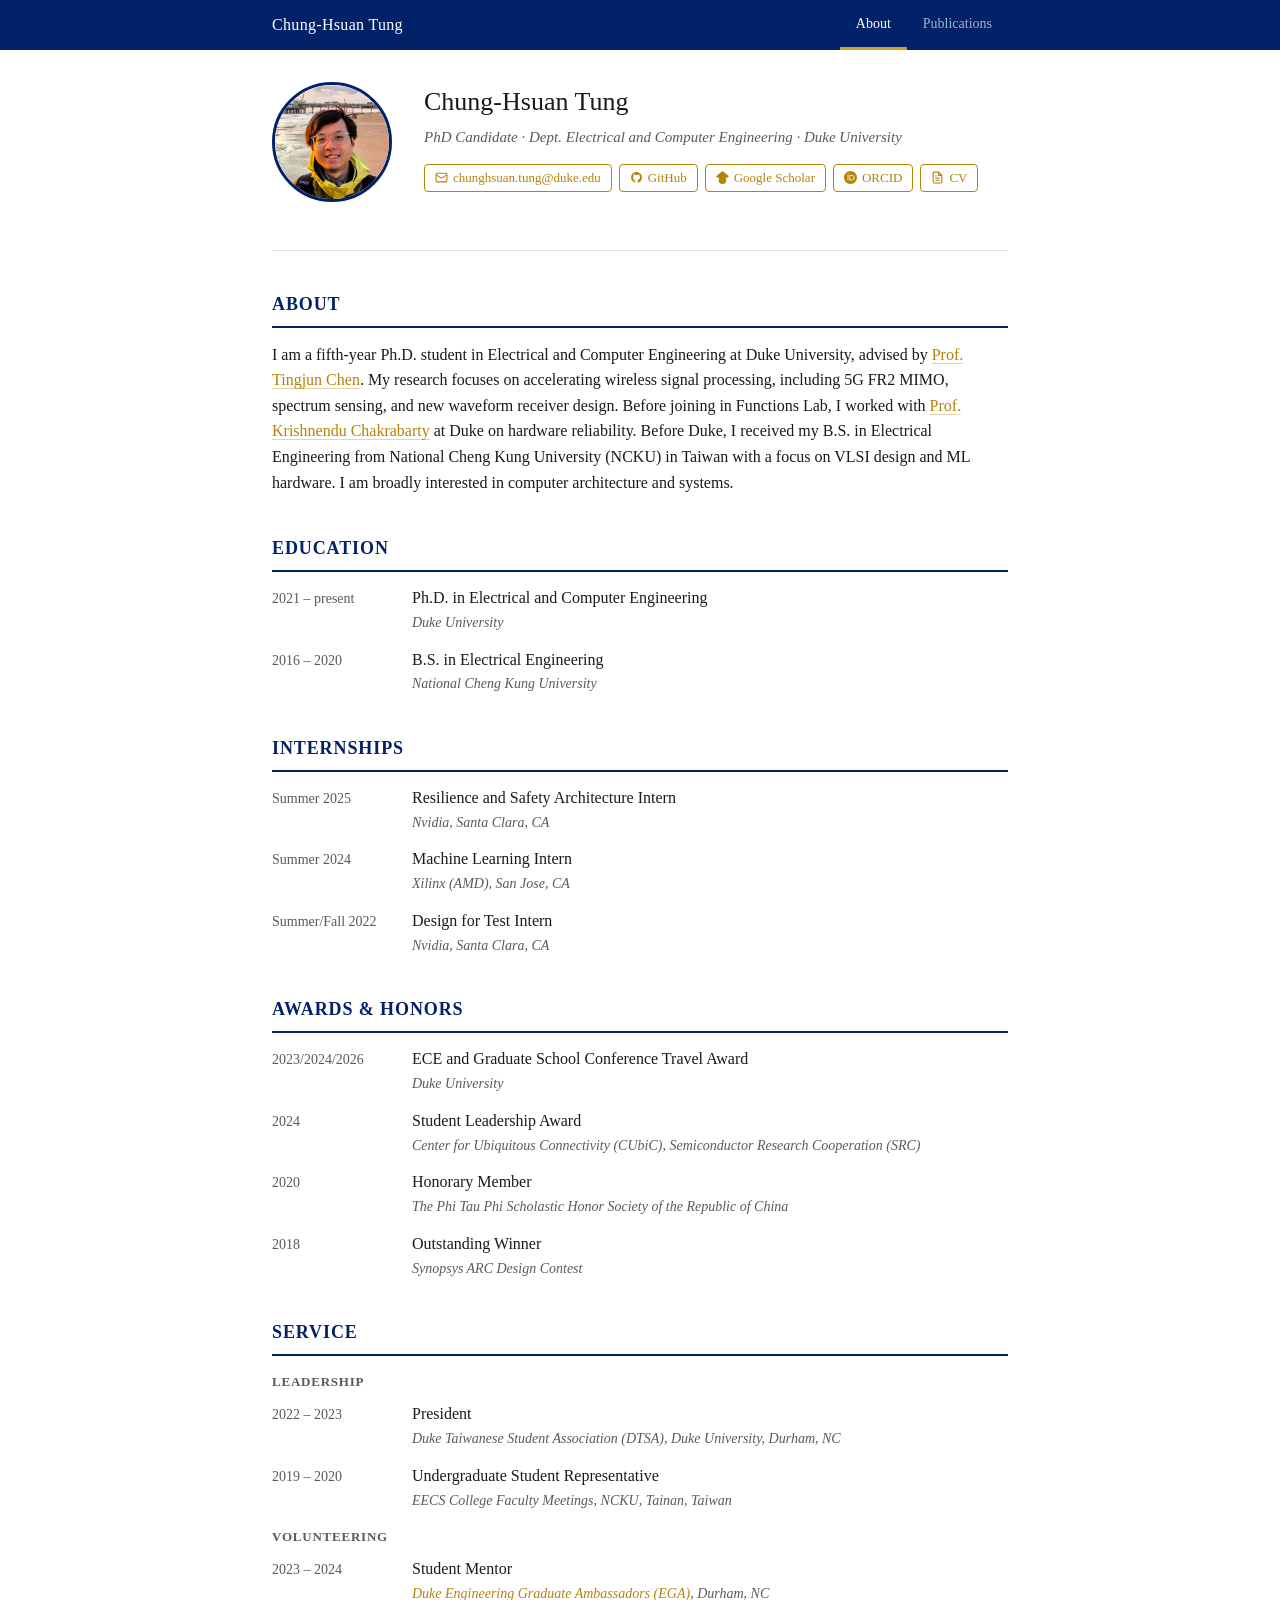
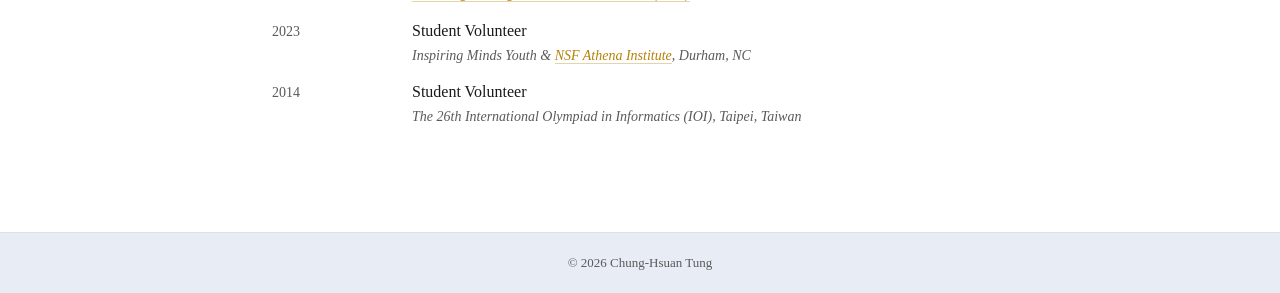
==== index.html @ e61abc2b "Feat: Add icon to webpage" ====
<!DOCTYPE html>
<html lang="en">
<head>
  <meta charset="UTF-8" />
  <meta name="viewport" content="width=device-width, initial-scale=1.0" />
  <title>Chung-Hsuan Tung</title>
  <link rel="icon" href="data/icon.ico" />
  <link rel="stylesheet" href="style.css" />
</head>
<body>

  <header class="site-header">
    <div class="header-inner">
      <span class="site-title">Chung-Hsuan Tung</span>
      <nav class="nav-tabs">
        <a href="index.html" class="nav-tab active">About</a>
        <a href="publications.html" class="nav-tab">Publications</a>
      </nav>
    </div>
  </header>

  <main class="page">

    <div class="profile-section">
      <div class="avatar-wrap">
        <!-- Replace with: <img src="photo.jpg" alt="Chung-Hsuan Tung" class="avatar-img" /> -->
        <!-- <div class="avatar-placeholder">YN</div> -->
        <img src="data/photo.png" alt="Chung-Hsuan Tung" class="avatar-img" />
      </div>
      <div class="profile-info">
        <h1>Chung-Hsuan Tung</h1>
        <p class="subtitle">PhD Candidate · Dept. Electrical and Computer Engineering · Duke University</p>
        <div class="social-links">
          <button class="social-link email-btn" onclick="copyEmail()" title="Copy email address">
            <svg width="13" height="13" viewBox="0 0 24 24" fill="none" stroke="currentColor" stroke-width="2" aria-hidden="true"><rect x="2" y="4" width="20" height="16" rx="2"/><path d="m22 7-8.97 5.7a1.94 1.94 0 0 1-2.06 0L2 7"/></svg>
            <span class="email-label">chunghsuan.tung@duke.edu</span>
            <span class="copied-label" aria-live="polite">Copied!</span>
          </button>
          <a class="social-link" href="https://github.com/cstandy" target="_blank" rel="noopener">
            <svg width="13" height="13" viewBox="0 0 24 24" fill="currentColor" aria-hidden="true"><path d="M12 2C6.477 2 2 6.484 2 12.017c0 4.425 2.865 8.18 6.839 9.504.5.092.682-.217.682-.483 0-.237-.008-.868-.013-1.703-2.782.605-3.369-1.343-3.369-1.343-.454-1.158-1.11-1.466-1.11-1.466-.908-.62.069-.608.069-.608 1.003.07 1.531 1.032 1.531 1.032.892 1.53 2.341 1.088 2.91.832.092-.647.35-1.088.636-1.338-2.22-.253-4.555-1.113-4.555-4.951 0-1.093.39-1.988 1.029-2.688-.103-.253-.446-1.272.098-2.65 0 0 .84-.27 2.75 1.026A9.564 9.564 0 0 1 12 6.844a9.59 9.59 0 0 1 2.504.337c1.909-1.296 2.747-1.027 2.747-1.027.546 1.379.202 2.398.1 2.651.64.7 1.028 1.595 1.028 2.688 0 3.848-2.339 4.695-4.566 4.942.359.31.678.921.678 1.856 0 1.338-.012 2.419-.012 2.747 0 .268.18.58.688.482A10.02 10.02 0 0 0 22 12.017C22 6.484 17.522 2 12 2z"/></svg>
            GitHub
          </a>
          <a class="social-link" href="https://scholar.google.com/citations?user=XsvQZeoAAAAJ&hl=en" target="_blank" rel="noopener">
            <svg width="13" height="13" viewBox="0 0 24 24" fill="currentColor" aria-hidden="true"><path d="M12 24a7 7 0 1 1 0-14 7 7 0 0 1 0 14zm0-24L0 9.5l4.838 3.94A8 8 0 0 1 12 10a8 8 0 0 1 7.162 3.44L24 9.5z"/></svg>
            Google Scholar
          </a>
          <a class="social-link" href="https://orcid.org/0009-0005-0578-8153" target="_blank" rel="noopener">
            <svg width="13" height="13" viewBox="0 0 24 24" fill="currentColor" aria-hidden="true"><path d="M12 0C5.372 0 0 5.372 0 12s5.372 12 12 12 12-5.372 12-12S18.628 0 12 0zM7.369 4.378c.525 0 .947.431.947.947s-.422.947-.947.947a.95.95 0 0 1-.947-.947c0-.525.422-.947.947-.947zm-.722 3.038h1.444v10.041H6.647V7.416zm3.562 0h3.9c3.712 0 5.344 2.653 5.344 5.025 0 2.578-2.016 5.016-5.325 5.016h-3.919V7.416zm1.444 1.303v7.444h2.297c3.272 0 3.872-2.484 3.872-3.722 0-2.016-1.284-3.722-3.862-3.722h-2.307z"/></svg>
            ORCID
          </a>
          <a class="social-link" href="data/CHT_resume_2026-05-11.pdf" target="_blank" rel="noopener">
            <svg width="13" height="13" viewBox="0 0 24 24" fill="none" stroke="currentColor" stroke-width="2" aria-hidden="true"><path d="M14 2H6a2 2 0 0 0-2 2v16a2 2 0 0 0 2 2h12a2 2 0 0 0 2-2V8z"/><polyline points="14 2 14 8 20 8"/><line x1="16" y1="13" x2="8" y2="13"/><line x1="16" y1="17" x2="8" y2="17"/><polyline points="10 9 9 9 8 9"/></svg>
            CV
          </a>
        </div>
      </div>
    </div>

    <div class="section">
      <h2 class="section-title">About</h2>
      <p class="bio-text">
        I am a fifth-year Ph.D. student in Electrical and Computer Engineering at Duke University, advised by
        <a href="https://functions-lab.github.io" class="inline-link">Prof. Tingjun Chen</a>.
        My research focuses on accelerating wireless signal processing, including 5G FR2 MIMO, spectrum sensing, and new waveform receiver design.
        Before joining in Functions Lab, I worked with <a href="https://athena.duke.edu/people/krishnendu-chakrabarty" class="inline-link">Prof. Krishnendu Chakrabarty</a> at Duke on hardware reliability.
        Before Duke, I received my B.S. in Electrical Engineering from National Cheng Kung University (NCKU) in Taiwan with a focus on VLSI design and ML hardware.
        I am broadly interested in computer architecture and systems.
      </p>
    </div>

    <div class="section">
      <h2 class="section-title">Education</h2>
      <div class="cv-entry">
        <div class="cv-year">2021 – present</div>
        <div class="cv-body">
          <div class="cv-title">Ph.D. in Electrical and Computer Engineering</div>
          <div class="cv-place">Duke University</div>
        </div>
      </div>
      <div class="cv-entry">
        <div class="cv-year">2016 – 2020</div>
        <div class="cv-body">
          <div class="cv-title">B.S. in Electrical Engineering</div>
          <div class="cv-place">National Cheng Kung University</div>
        </div>
      </div>
    </div>

    <div class="section">
      <h2 class="section-title">Internships</h2>
      <div class="cv-entry">
        <div class="cv-year">Summer 2025</div>
        <div class="cv-body">
          <div class="cv-title">Resilience and Safety Architecture Intern</div>
          <div class="cv-place">Nvidia, Santa Clara, CA</div>
        </div>
      </div>
      <div class="cv-entry">
        <div class="cv-year">Summer 2024</div>
        <div class="cv-body">
          <div class="cv-title">Machine Learning Intern</div>
          <div class="cv-place">Xilinx (AMD), San Jose, CA</div>
        </div>
      </div>
      <div class="cv-entry">
        <div class="cv-year">Summer/Fall 2022</div>
        <div class="cv-body">
          <div class="cv-title">Design for Test Intern</div>
          <div class="cv-place">Nvidia, Santa Clara, CA</div>
        </div>
      </div>
    </div>

    <div class="section">
      <h2 class="section-title">Awards &amp; Honors</h2>
      <div class="cv-entry">
        <div class="cv-year">2023/2024/2026</div>
        <div class="cv-body">
          <div class="cv-title">ECE and Graduate School Conference Travel Award</div>
          <div class="cv-place">Duke University</div>
        </div>
      </div>
      <div class="cv-entry">
        <div class="cv-year">2024</div>
        <div class="cv-body">
          <div class="cv-title">Student Leadership Award</div>
          <div class="cv-place">Center for Ubiquitous Connectivity (CUbiC), Semiconductor Research Cooperation (SRC)</div>
        </div>
      </div>
      <div class="cv-entry">
        <div class="cv-year">2020</div>
        <div class="cv-body">
          <div class="cv-title">Honorary Member</div>
          <div class="cv-place">The Phi Tau Phi Scholastic Honor Society of the Republic of China </div>
        </div>
      </div>
      <div class="cv-entry">
        <div class="cv-year">2018</div>
        <div class="cv-body">
          <div class="cv-title">Outstanding Winner</div>
          <div class="cv-place">Synopsys ARC Design Contest</div>
        </div>
      </div>
    </div>

    <div class="section">
      <h2 class="section-title">Service</h2>
 
      <div class="service-subsection">Leadership</div>
 
      <div class="cv-entry">
        <div class="cv-year">2022 – 2023</div>
        <div class="cv-body">
          <div class="cv-title">President</div>
          <div class="cv-place">Duke Taiwanese Student Association (DTSA), Duke University, Durham, NC</div>
        </div>
      </div>
 
      <div class="cv-entry">
        <div class="cv-year">2019 – 2020</div>
        <div class="cv-body">
          <div class="cv-title">Undergraduate Student Representative</div>
          <div class="cv-place">EECS College Faculty Meetings, NCKU, Tainan, Taiwan</div>
        </div>
      </div>
 
      <div class="service-subsection">Volunteering</div>
 
      <div class="cv-entry">
        <div class="cv-year">2023 – 2024</div>
        <div class="cv-body">
          <div class="cv-title">Student Mentor</div>
          <div class="cv-place"><a class="inline-link" href="https://sites.duke.edu/egaduke/" target="_blank" rel="noopener">Duke Engineering Graduate Ambassadors (EGA)</a>, Durham, NC</div>
        </div>
      </div>
 
      <div class="cv-entry">
        <div class="cv-year">2023</div>
        <div class="cv-body">
          <div class="cv-title">Student Volunteer</div>
          <div class="cv-place">Inspiring Minds Youth &amp; <a class="inline-link" href="https://athena.duke.edu/" target="_blank" rel="noopener">NSF Athena Institute</a>, Durham, NC</div>
        </div>
      </div>
 
      <div class="cv-entry">
        <div class="cv-year">2014</div>
        <div class="cv-body">
          <div class="cv-title">Student Volunteer</div>
          <div class="cv-place">The 26th International Olympiad in Informatics (IOI), Taipei, Taiwan</div>
        </div>
      </div>

    </div>

  </main>

  <footer class="site-footer">
    <p>© <span id="year"></span> Chung-Hsuan Tung</p>
  </footer>

  <script>
    document.getElementById('year').textContent = new Date().getFullYear();

    function copyEmail() {
      const email = 'email@duke.edu';
      navigator.clipboard.writeText(email).then(() => {
        const btn = document.querySelector('.email-btn');
        btn.classList.add('copied');
        setTimeout(() => btn.classList.remove('copied'), 2000);
      });
    }
  </script>
</body>
</html>
---- style.css ----
/* =============================================
   Academic Website – style.css
   Color palette:
     Navy:  #012169 (Duke blue)
     Gold:  #B5820A (link color)
   ============================================= */

*, *::before, *::after {
  box-sizing: border-box;
  margin: 0;
  padding: 0;
}

:root {
  --navy:       #012169;
  --navy-light: #e8ecf5;
  --gold:       #B5820A;
  --gold-hover: #8a6008;
  --text:       #1a1a1a;
  --text-muted: #5a5a5a;
  --border:     #e0e0e0;
  --bg:         #ffffff;
}

html {
  font-size: 16px;
  scroll-behavior: smooth;
}

body {
  font-family: 'Cambria', 'Georgia', serif;
  color: var(--text);
  background: var(--bg);
  line-height: 1.55;
  min-height: 100vh;
  display: flex;
  flex-direction: column;
}

/* ── Header ─────────────────────────────────── */

.site-header {
  background: var(--navy);
  padding: 0;
  display: flex;
  align-items: center;
  justify-content: center;
  height: 50px;
  position: sticky;
  top: 0;
  z-index: 100;
}

.header-inner {
  max-width: 800px;
  width: 100%;
  padding: 0 2rem;
  display: flex;
  align-items: center;
  justify-content: space-between;
  height: 100%;
}

.site-title {
  color: #ffffff;
  font-size: 16px;
  font-weight: normal;
  font-family: 'Cambria', 'Georgia', serif;
  letter-spacing: 0.02em;
}

.nav-tabs {
  display: flex;
  height: 100%;
}

.nav-tab {
  color: rgba(255, 255, 255, 0.65);
  font-size: 14px;
  font-family: 'Cambria', 'Georgia', serif;
  padding: 0 16px;
  height: 100%;
  display: flex;
  align-items: center;
  text-decoration: none;
  border-bottom: 3px solid transparent;
  transition: color 0.15s, border-color 0.15s;
}

.nav-tab:hover {
  color: #ffffff;
}

.nav-tab.active {
  color: #ffffff;
  border-bottom: 3px solid #C9A227;
}

/* ── Main layout ─────────────────────────────── */

main.page {
  max-width: 800px;
  margin: 0 auto;
  padding: 2rem 2rem 4rem;
  flex: 1;
  width: 100%;
}

/* ── Profile section ─────────────────────────── */

.profile-section {
  display: flex;
  gap: 2rem;
  align-items: flex-start;
  margin-bottom: 2.5rem;
  padding-bottom: 2.5rem;
  border-bottom: 1px solid var(--border);
}

.avatar-img {
  width: 120px;
  height: 120px;
  border-radius: 50%;
  object-fit: cover;
  border: 3px solid var(--navy);
  flex-shrink: 0;
}

.avatar-placeholder {
  width: 120px;
  height: 120px;
  border-radius: 50%;
  background: var(--navy-light);
  border: 3px solid var(--navy);
  display: flex;
  align-items: center;
  justify-content: center;
  font-size: 30px;
  font-weight: normal;
  color: var(--navy);
  flex-shrink: 0;
  font-family: 'Cambria', 'Georgia', serif;
  letter-spacing: 0.05em;
}

.profile-info h1 {
  font-size: 26px;
  font-weight: normal;
  color: var(--text);
  margin-bottom: 4px;
  font-family: 'Cambria', 'Georgia', serif;
}

.profile-info .subtitle {
  font-size: 15px;
  color: var(--text-muted);
  margin-bottom: 14px;
  font-family: 'Cambria', 'Georgia', serif;
  font-style: italic;
}

/* ── Social links ────────────────────────────── */

.social-links {
  display: flex;
  flex-wrap: wrap;
  gap: 7px;
}

.social-link {
  display: inline-flex;
  align-items: center;
  gap: 5px;
  font-size: 13px;
  font-family: 'Cambria', 'Georgia', serif;
  color: var(--gold);
  text-decoration: none;
  border: 1px solid var(--gold);
  border-radius: 4px;
  padding: 3px 10px;
  transition: background 0.12s, color 0.12s;
  background: transparent;
  cursor: pointer;
}

.social-link:hover {
  background: #fdf6e3;
  color: var(--gold-hover);
  border-color: var(--gold-hover);
}

/* Email copy button */
.email-btn {
  position: relative;
  overflow: hidden;
}

.email-label,
.copied-label {
  transition: opacity 0.2s, transform 0.2s;
}

.copied-label {
  position: absolute;
  left: 50%;
  transform: translateX(-50%) translateY(100%);
  opacity: 0;
  white-space: nowrap;
  color: #2a7a2a;
}

.email-btn.copied .email-label {
  opacity: 0;
  transform: translateY(-100%);
}

.email-btn.copied .copied-label {
  opacity: 1;
  transform: translateX(-50%) translateY(0);
}

.email-btn.copied {
  border-color: #2a7a2a;
  color: #2a7a2a;
}

/* ── Section ─────────────────────────────────── */

.section {
  margin-bottom: 2.5rem;
}

.section-title {
  font-size: 18px;
  font-weight: bold;
  font-family: 'Cambria', 'Georgia', serif;
  color: var(--navy);
  text-transform: uppercase;
  letter-spacing: 0.05em;
  margin-bottom: 14px;
  padding-bottom: 7px;
  border-bottom: 2px solid var(--navy);
}

.pub-legend {
  display: flex;
  align-items: center;
  flex-wrap: wrap;
  gap: 6px;
  margin-top: -8px;
  margin-bottom: 16px;
}

.legend-pill {
  font-size: 11px;
  padding: 1px 9px;
  cursor: pointer;
  transition: opacity 0.2s;
}

.legend-pill:hover {
  opacity: 0.8;
}

.filter-active {
  outline: 2px solid #fff;
  outline-offset: 1px;
}

.filter-dimmed {
  opacity: 0.3;
  filter: saturate(0);
}

.legend-sep {
  color: var(--text-muted);
  font-size: 14px;
}

.legend-note {
  font-size: 12px;
  font-style: italic;
  color: var(--text-muted);
  font-family: 'Cambria', 'Georgia', serif;
}

.filter-first-btn {
  font-size: 11px;
  font-family: 'Cambria', 'Georgia', serif;
  color: var(--navy);
  background: transparent;
  border: 1.5px solid var(--navy);
  border-radius: 4px;
  padding: 2px 10px;
  cursor: pointer;
  transition: background 0.15s, color 0.15s;
  line-height: normal;
  user-select: none;
}

.filter-first-btn.active {
  background: var(--navy);
  color: #fff;
}

.bio-text {
  font-size: 16px;
  line-height: 1.6;
  color: var(--text);
}

.inline-link {
  color: var(--gold);
  text-decoration: none;
  border-bottom: 1px solid rgba(181, 130, 10, 0.35);
  transition: border-color 0.12s;
}

.inline-link:hover {
  border-color: var(--gold);
}

/* ── CV entries ──────────────────────────────── */

.cv-entry {
  display: flex;
  gap: 1.25rem;
  margin-bottom: 14px;
}

.cv-year {
  color: var(--text-muted);
  font-size: 14px;
  font-family: 'Cambria', 'Georgia', serif;
  min-width: 120px;
  padding-top: 2px;
  flex-shrink: 0;
}

.cv-title {
  font-size: 16px;
  font-family: 'Cambria', 'Georgia', serif;
  color: var(--text);
}

.cv-place {
  font-size: 14px;
  font-style: italic;
  color: var(--text-muted);
  margin-top: 1px;
}

.cv-note {
  font-size: 13px;
  color: var(--text-muted);
  margin-top: 4px;
  line-height: 1.5;
}

.service-subsection {
  font-size: 13px;
  font-weight: bold;
  font-family: 'Cambria', 'Georgia', serif;
  color: var(--text-muted);
  text-transform: uppercase;
  letter-spacing: 0.06em;
  margin: 16px 0 10px;
}

/* ── Publications ────────────────────────────── */

.pub-entry {
  padding: 16px 0;
  border-bottom: 1px solid var(--border);
}

.pub-entry:first-of-type {
  border-top: 1px solid var(--border);
}

.pub-title {
  font-size: 16px;
  font-family: 'Cambria', 'Georgia', serif;
  color: var(--text);
  margin-bottom: 4px;
  line-height: 1.45;
}

.pub-authors {
  font-size: 14px;
  font-style: italic;
  color: var(--text-muted);
  margin-bottom: 8px;
}

.pub-authors strong {
  font-style: normal;
  color: var(--text);
}

.pub-meta {
  display: flex;
  align-items: center;
  flex-wrap: wrap;
  gap: 7px;
}

/* Pill badges */
.pill {
  display: inline-flex;
  align-items: center;
  font-size: 12px;
  font-family: 'Cambria', 'Georgia', serif;
  padding: 2px 11px;
  border-radius: 999px;
  background: var(--navy);
  color: #e8ecf5;
  letter-spacing: 0.02em;
  white-space: nowrap;
}

.pill.workshop {
  background: #1a6b3a;
  color: #e4f5ec;
}

.pill.preprint {
  background: #555555;
  color: #f2f2f2;
}

.pill.journal {
  background: #d4a017;
  color: #3a2800;
}

.pill.demo {
  background: #b5460a;
  color: #fdeee8;
}

/* Publication links */
.pub-link {
  display: inline-flex;
  align-items: center;
  gap: 4px;
  font-size: 13px;
  font-family: 'Cambria', 'Georgia', serif;
  color: var(--gold);
  text-decoration: none;
  transition: color 0.12s;
}

.pub-link:hover {
  color: var(--gold-hover);
  text-decoration: underline;
}

/* ── Footer ──────────────────────────────────── */

.site-footer {
  background: var(--navy-light);
  border-top: 1px solid var(--border);
  text-align: center;
  padding: 1.25rem;
  font-size: 13px;
  color: var(--text-muted);
  font-family: 'Cambria', 'Georgia', serif;
}

/* ── Responsive ──────────────────────────────── */

@media (max-width: 600px) {
  main.page {
    padding: 1.5rem 1.25rem 3rem;
  }

  .profile-section {
    flex-direction: column;
    align-items: center;
    text-align: center;
    gap: 1.25rem;
  }

  .social-links {
    justify-content: center;
  }

  .site-header {
    padding: 0 1rem;
  }

  .nav-tab {
    padding: 0 12px;
  }
}
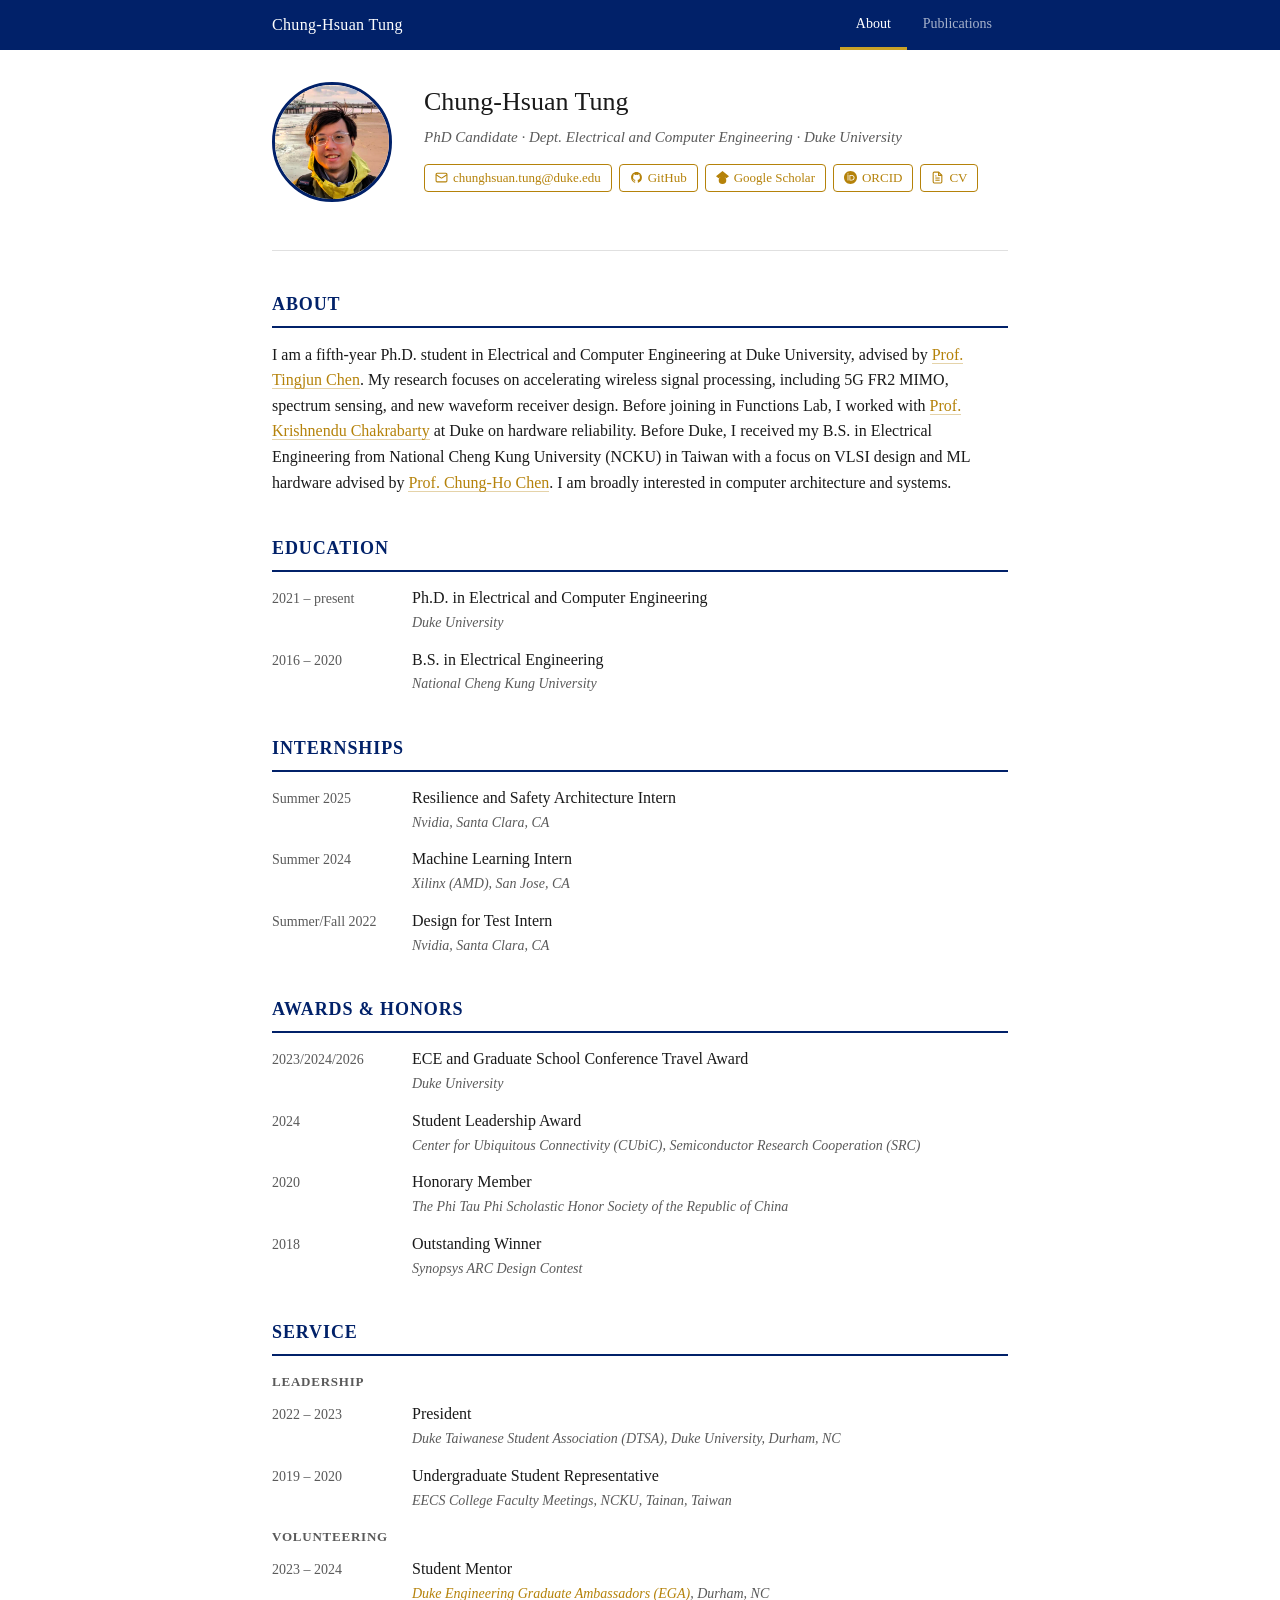
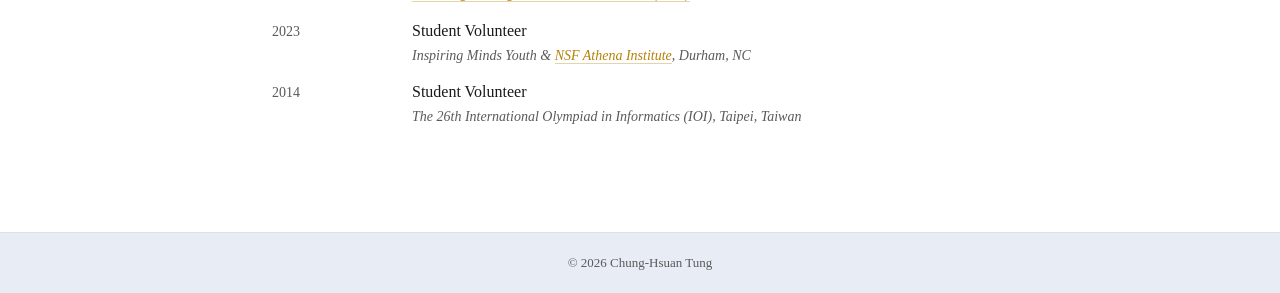
==== commit dfa9482d: "Feat: Add link to undergrad advisor" ====
--- a/index.html
+++ b/index.html
@@ -63,7 +63,7 @@
         <a href="https://functions-lab.github.io" class="inline-link">Prof. Tingjun Chen</a>.
         My research focuses on accelerating wireless signal processing, including 5G FR2 MIMO, spectrum sensing, and new waveform receiver design.
         Before joining in Functions Lab, I worked with <a href="https://athena.duke.edu/people/krishnendu-chakrabarty" class="inline-link">Prof. Krishnendu Chakrabarty</a> at Duke on hardware reliability.
-        Before Duke, I received my B.S. in Electrical Engineering from National Cheng Kung University (NCKU) in Taiwan with a focus on VLSI design and ML hardware.
+        Before Duke, I received my B.S. in Electrical Engineering from National Cheng Kung University (NCKU) in Taiwan with a focus on VLSI design and ML hardware advised by <a href="https://caslab.ee.ncku.edu.tw/dokuwiki/en:member:advisor" class="inline-link">Prof. Chung-Ho Chen</a>.
         I am broadly interested in computer architecture and systems.
       </p>
     </div>
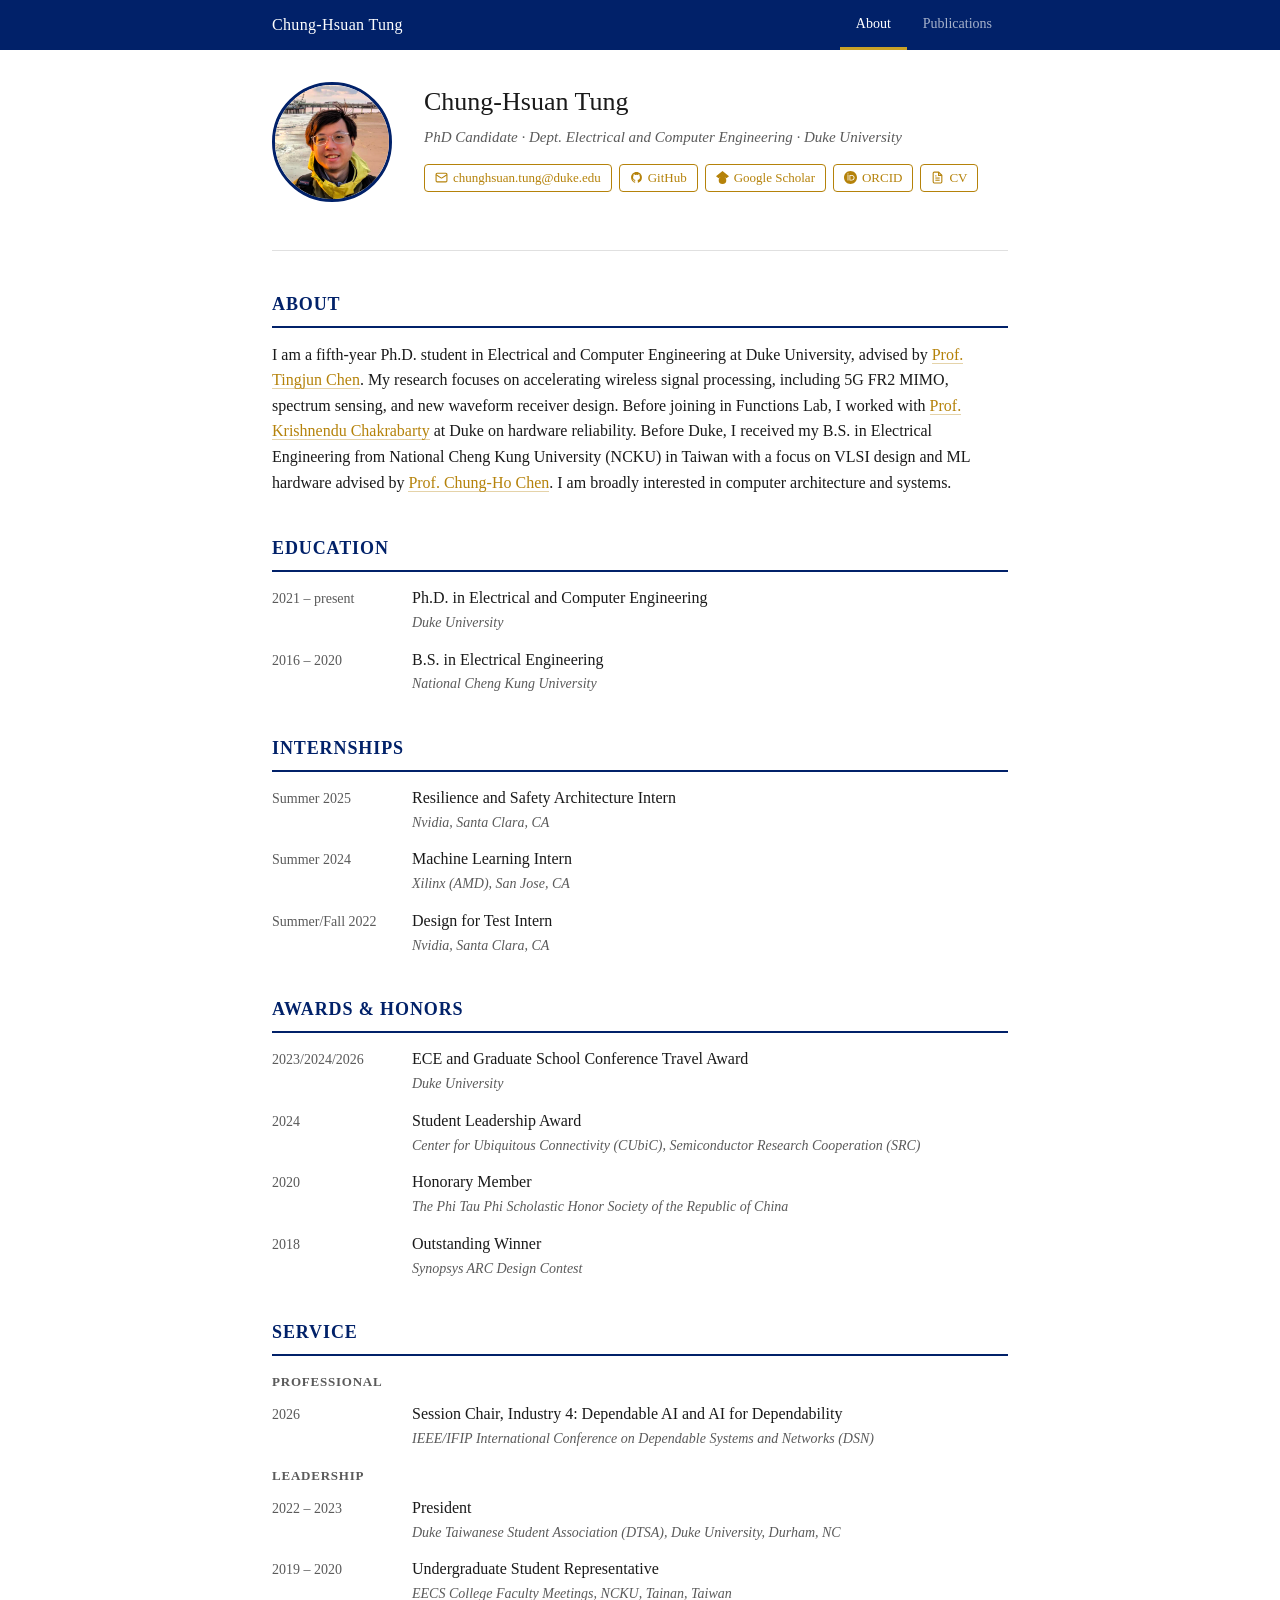
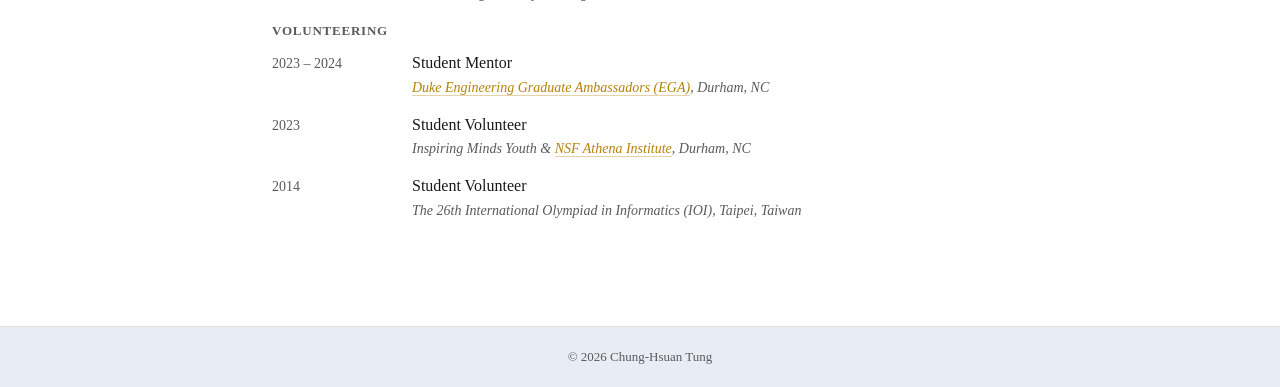
==== commit 294b4a6c: "Feat: Add DSN session chair to service" ====
--- a/index.html
+++ b/index.html
@@ -145,7 +145,17 @@
 
     <div class="section">
       <h2 class="section-title">Service</h2>
- 
+
+      <div class="service-subsection">Professional</div>
+ 
+      <div class="cv-entry">
+        <div class="cv-year">2026</div>
+        <div class="cv-body">
+          <div class="cv-title">Session Chair, Industry 4: Dependable AI and AI for Dependability</div>
+          <div class="cv-place">IEEE/IFIP International Conference on Dependable Systems and Networks (DSN)</div>
+        </div>
+      </div>
+
       <div class="service-subsection">Leadership</div>
  
       <div class="cv-entry">
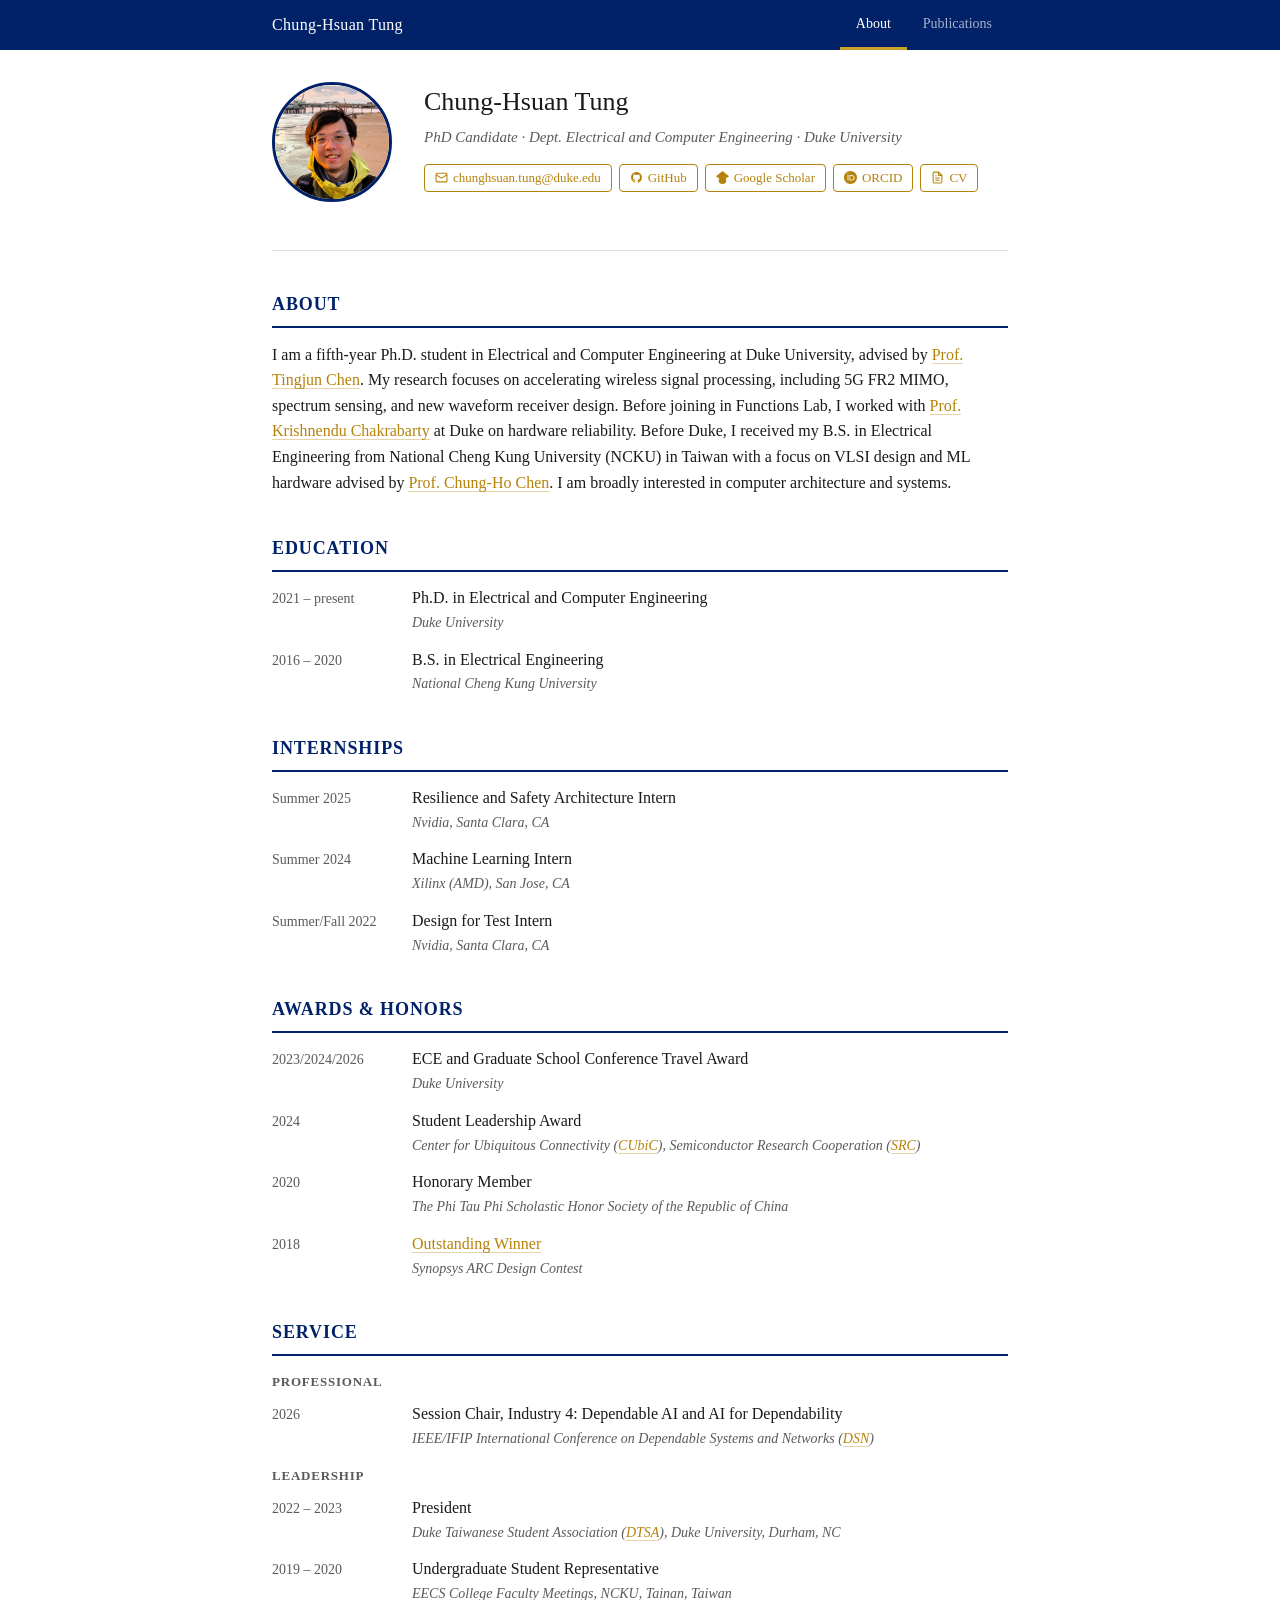
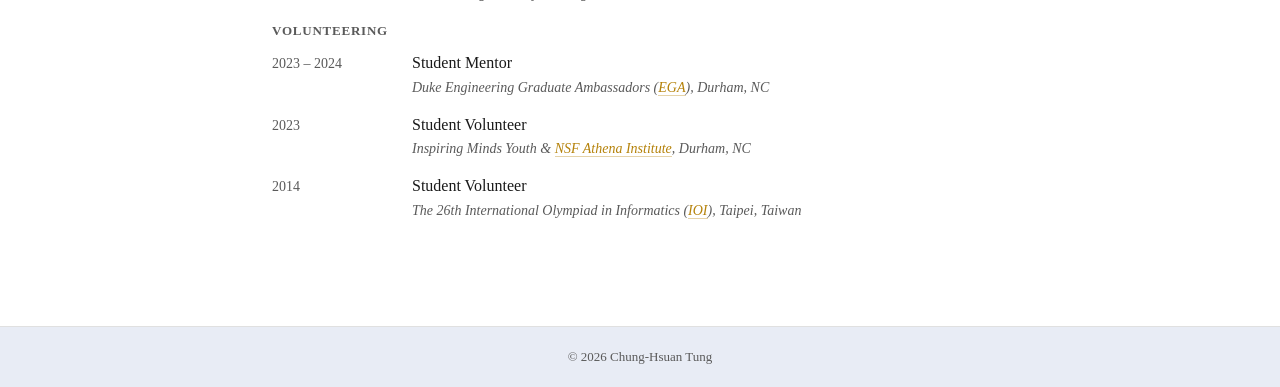
==== commit 2b025daf: "Feat: Add links to service/awards" ====
--- a/index.html
+++ b/index.html
@@ -124,7 +124,7 @@
         <div class="cv-year">2024</div>
         <div class="cv-body">
           <div class="cv-title">Student Leadership Award</div>
-          <div class="cv-place">Center for Ubiquitous Connectivity (CUbiC), Semiconductor Research Cooperation (SRC)</div>
+          <div class="cv-place">Center for Ubiquitous Connectivity (<a class="inline-link" href="https://cubic.engineering.columbia.edu" target="_blank" rel="noopener">CUbiC</a>), Semiconductor Research Cooperation (<a class="inline-link" href="https://www.src.org" target="_blank" rel="noopener">SRC</a>)</div>
         </div>
       </div>
       <div class="cv-entry">
@@ -137,7 +137,7 @@
       <div class="cv-entry">
         <div class="cv-year">2018</div>
         <div class="cv-body">
-          <div class="cv-title">Outstanding Winner</div>
+          <div class="cv-title"><a class="inline-link" href="https://contest.synopsys.com.tw/2018ARC/WinnerProject" target="_blank" rel="noopener">Outstanding Winner</a></div>
           <div class="cv-place">Synopsys ARC Design Contest</div>
         </div>
       </div>
@@ -152,7 +152,7 @@
         <div class="cv-year">2026</div>
         <div class="cv-body">
           <div class="cv-title">Session Chair, Industry 4: Dependable AI and AI for Dependability</div>
-          <div class="cv-place">IEEE/IFIP International Conference on Dependable Systems and Networks (DSN)</div>
+          <div class="cv-place">IEEE/IFIP International Conference on Dependable Systems and Networks (<a class="inline-link" href="https://dsn2026.github.io/cproglance.html" target="_blank" rel="noopener">DSN</a>)</div>
         </div>
       </div>
 
@@ -162,7 +162,7 @@
         <div class="cv-year">2022 – 2023</div>
         <div class="cv-body">
           <div class="cv-title">President</div>
-          <div class="cv-place">Duke Taiwanese Student Association (DTSA), Duke University, Durham, NC</div>
+          <div class="cv-place">Duke Taiwanese Student Association (<a class="inline-link" href="https://duke.campusgroups.com/dtsa/home/" target="_blank" rel="noopener">DTSA</a>), Duke University, Durham, NC</div>
         </div>
       </div>
  
@@ -180,7 +180,7 @@
         <div class="cv-year">2023 – 2024</div>
         <div class="cv-body">
           <div class="cv-title">Student Mentor</div>
-          <div class="cv-place"><a class="inline-link" href="https://sites.duke.edu/egaduke/" target="_blank" rel="noopener">Duke Engineering Graduate Ambassadors (EGA)</a>, Durham, NC</div>
+          <div class="cv-place">Duke Engineering Graduate Ambassadors (<a class="inline-link" href="https://sites.duke.edu/egaduke/" target="_blank" rel="noopener">EGA</a>), Durham, NC</div>
         </div>
       </div>
  
@@ -196,7 +196,7 @@
         <div class="cv-year">2014</div>
         <div class="cv-body">
           <div class="cv-title">Student Volunteer</div>
-          <div class="cv-place">The 26th International Olympiad in Informatics (IOI), Taipei, Taiwan</div>
+          <div class="cv-place">The 26th International Olympiad in Informatics (<a class="inline-link" href="https://www.ioi2014.org/home.html" target="_blank" rel="noopener">IOI</a>), Taipei, Taiwan</div>
         </div>
       </div>
 
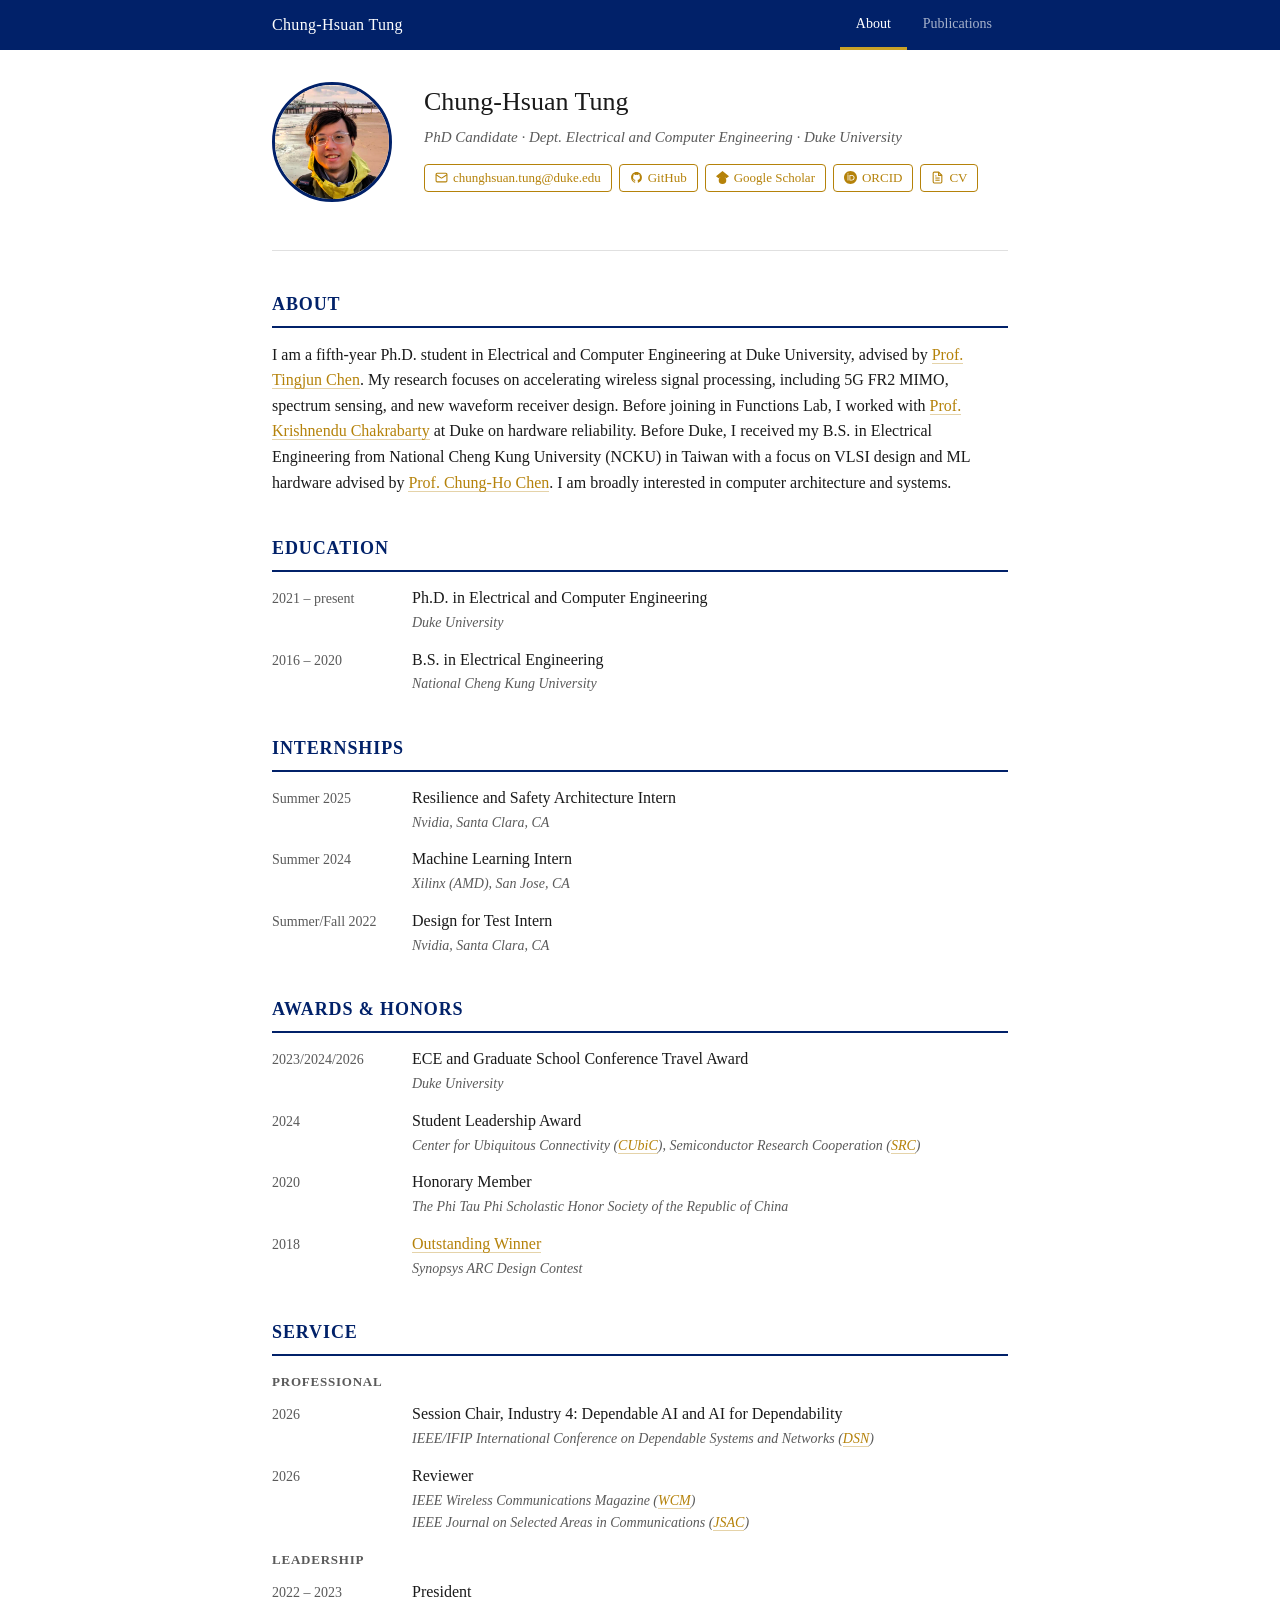
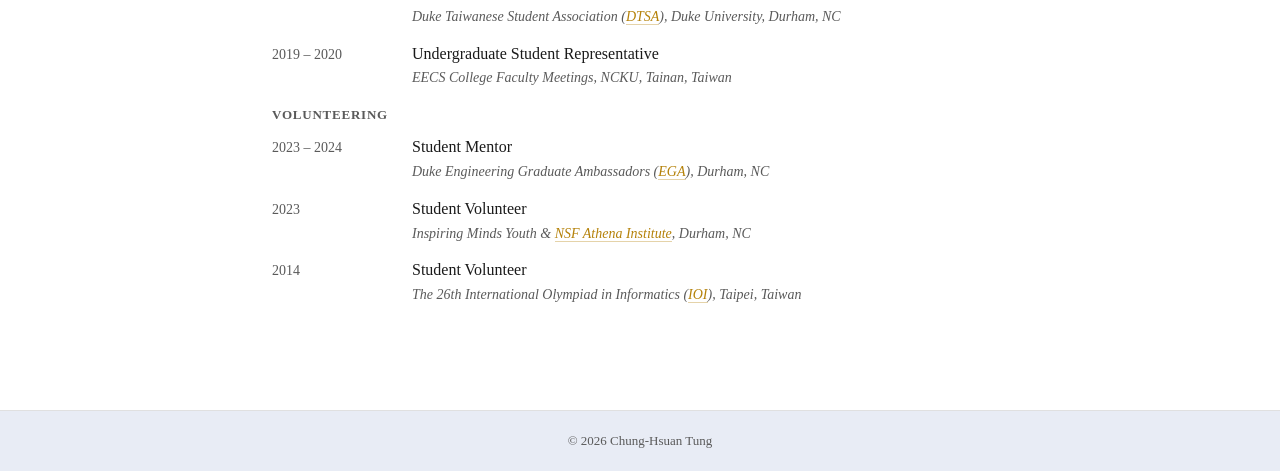
==== commit 35ce11fc: "Feat: Add review services; update resume" ====
--- a/index.html
+++ b/index.html
@@ -48,7 +48,7 @@
             <svg width="13" height="13" viewBox="0 0 24 24" fill="currentColor" aria-hidden="true"><path d="M12 0C5.372 0 0 5.372 0 12s5.372 12 12 12 12-5.372 12-12S18.628 0 12 0zM7.369 4.378c.525 0 .947.431.947.947s-.422.947-.947.947a.95.95 0 0 1-.947-.947c0-.525.422-.947.947-.947zm-.722 3.038h1.444v10.041H6.647V7.416zm3.562 0h3.9c3.712 0 5.344 2.653 5.344 5.025 0 2.578-2.016 5.016-5.325 5.016h-3.919V7.416zm1.444 1.303v7.444h2.297c3.272 0 3.872-2.484 3.872-3.722 0-2.016-1.284-3.722-3.862-3.722h-2.307z"/></svg>
             ORCID
           </a>
-          <a class="social-link" href="data/CHT_resume_2026-05-11.pdf" target="_blank" rel="noopener">
+          <a class="social-link" href="data/CHT_resume_2026-07-19.pdf" target="_blank" rel="noopener">
             <svg width="13" height="13" viewBox="0 0 24 24" fill="none" stroke="currentColor" stroke-width="2" aria-hidden="true"><path d="M14 2H6a2 2 0 0 0-2 2v16a2 2 0 0 0 2 2h12a2 2 0 0 0 2-2V8z"/><polyline points="14 2 14 8 20 8"/><line x1="16" y1="13" x2="8" y2="13"/><line x1="16" y1="17" x2="8" y2="17"/><polyline points="10 9 9 9 8 9"/></svg>
             CV
           </a>
@@ -153,6 +153,15 @@
         <div class="cv-body">
           <div class="cv-title">Session Chair, Industry 4: Dependable AI and AI for Dependability</div>
           <div class="cv-place">IEEE/IFIP International Conference on Dependable Systems and Networks (<a class="inline-link" href="https://dsn2026.github.io/cproglance.html" target="_blank" rel="noopener">DSN</a>)</div>
+        </div>
+      </div>
+
+      <div class="cv-entry">
+        <div class="cv-year">2026</div>
+        <div class="cv-body">
+          <div class="cv-title">Reviewer</div>
+          <div class="cv-place">IEEE Wireless Communications Magazine (<a class="inline-link" href="https://www.comsoc.org/publications/magazines/ieee-wireless-communications" target="_blank" rel="noopener">WCM</a>)</div>
+          <div class="cv-place">IEEE Journal on Selected Areas in Communications (<a class="inline-link" href="https://www.comsoc.org/publications/journals/ieee-journal-selected-areas-communications" target="_blank" rel="noopener">JSAC</a>)</div>
         </div>
       </div>
 
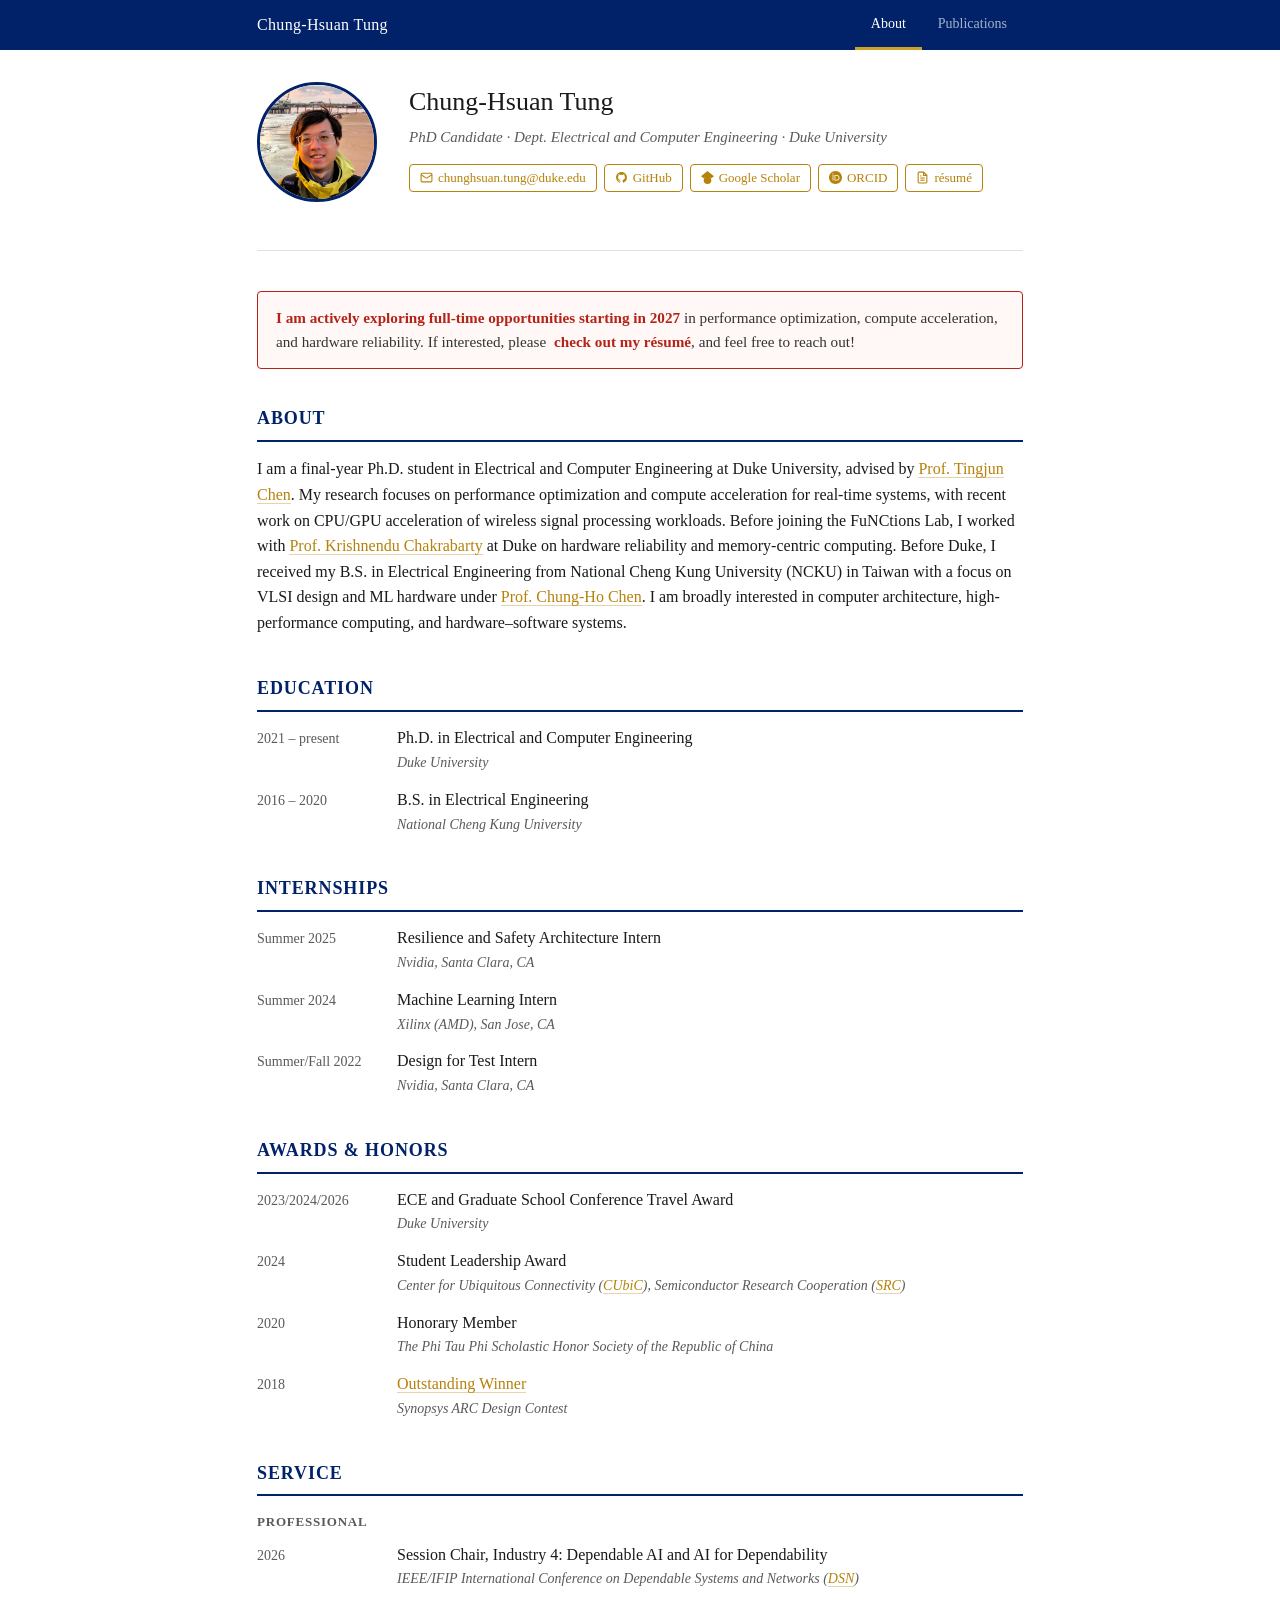
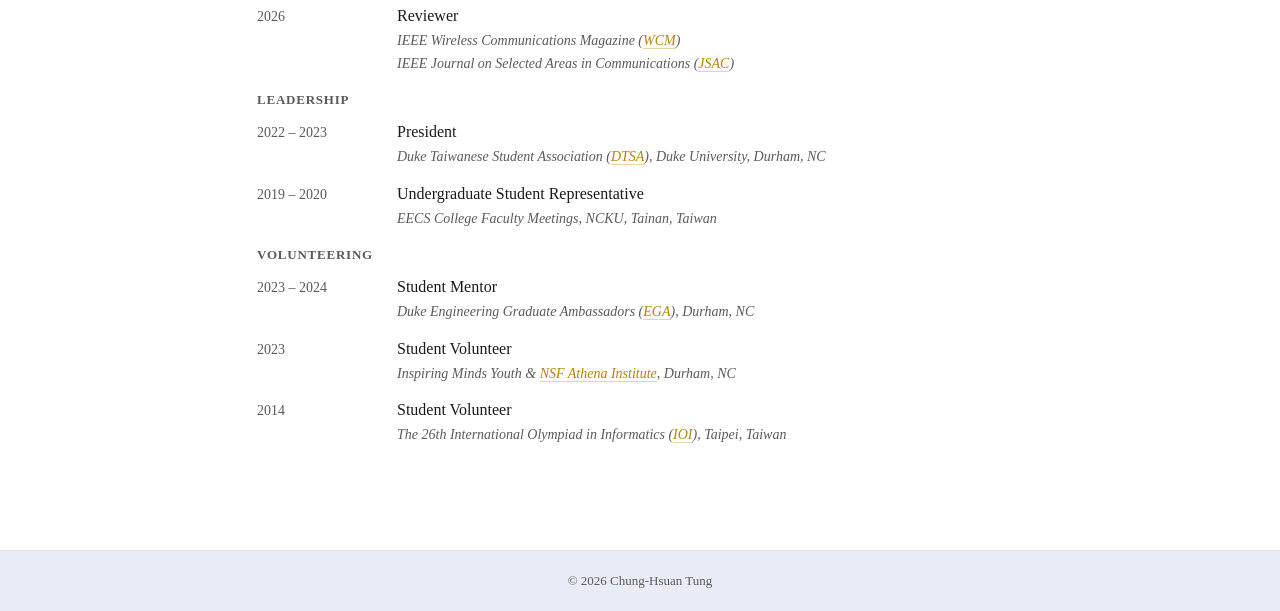
==== commit 771724b6: "Feat: Add ads for job search, update About for directions" ====
--- a/index.html
+++ b/index.html
@@ -48,23 +48,31 @@
             <svg width="13" height="13" viewBox="0 0 24 24" fill="currentColor" aria-hidden="true"><path d="M12 0C5.372 0 0 5.372 0 12s5.372 12 12 12 12-5.372 12-12S18.628 0 12 0zM7.369 4.378c.525 0 .947.431.947.947s-.422.947-.947.947a.95.95 0 0 1-.947-.947c0-.525.422-.947.947-.947zm-.722 3.038h1.444v10.041H6.647V7.416zm3.562 0h3.9c3.712 0 5.344 2.653 5.344 5.025 0 2.578-2.016 5.016-5.325 5.016h-3.919V7.416zm1.444 1.303v7.444h2.297c3.272 0 3.872-2.484 3.872-3.722 0-2.016-1.284-3.722-3.862-3.722h-2.307z"/></svg>
             ORCID
           </a>
-          <a class="social-link" href="data/CHT_resume_2026-07-19.pdf" target="_blank" rel="noopener">
+          <a class="social-link" href="data/CHT_resume_2026-09-25.pdf" target="_blank" rel="noopener">
             <svg width="13" height="13" viewBox="0 0 24 24" fill="none" stroke="currentColor" stroke-width="2" aria-hidden="true"><path d="M14 2H6a2 2 0 0 0-2 2v16a2 2 0 0 0 2 2h12a2 2 0 0 0 2-2V8z"/><polyline points="14 2 14 8 20 8"/><line x1="16" y1="13" x2="8" y2="13"/><line x1="16" y1="17" x2="8" y2="17"/><polyline points="10 9 9 9 8 9"/></svg>
-            CV
-          </a>
-        </div>
-      </div>
+            résumé
+          </a>
+        </div>
+      </div>
+    </div>
+
+    <div class="hiring-notice">
+      <strong>I am actively exploring full-time opportunities starting in 2027</strong>
+      in performance optimization, compute acceleration, and hardware reliability.
+      If interested, please
+      <a href="data/CHT_resume_2026-09-25.pdf" target="_blank" rel="noopener">check out my résumé</a>,
+      and feel free to reach out!
     </div>
 
     <div class="section">
       <h2 class="section-title">About</h2>
       <p class="bio-text">
-        I am a fifth-year Ph.D. student in Electrical and Computer Engineering at Duke University, advised by
+        I am a final-year Ph.D. student in Electrical and Computer Engineering at Duke University, advised by
         <a href="https://functions-lab.github.io" class="inline-link">Prof. Tingjun Chen</a>.
-        My research focuses on accelerating wireless signal processing, including 5G FR2 MIMO, spectrum sensing, and new waveform receiver design.
-        Before joining in Functions Lab, I worked with <a href="https://athena.duke.edu/people/krishnendu-chakrabarty" class="inline-link">Prof. Krishnendu Chakrabarty</a> at Duke on hardware reliability.
-        Before Duke, I received my B.S. in Electrical Engineering from National Cheng Kung University (NCKU) in Taiwan with a focus on VLSI design and ML hardware advised by <a href="https://caslab.ee.ncku.edu.tw/dokuwiki/en:member:advisor" class="inline-link">Prof. Chung-Ho Chen</a>.
-        I am broadly interested in computer architecture and systems.
+        My research focuses on performance optimization and compute acceleration for real-time systems, with recent work on CPU/GPU acceleration of wireless signal processing workloads.
+        Before joining the FuNCtions Lab, I worked with <a href="https://athena.duke.edu/people/krishnendu-chakrabarty" class="inline-link">Prof. Krishnendu Chakrabarty</a> at Duke on hardware reliability and memory-centric computing.
+        Before Duke, I received my B.S. in Electrical Engineering from National Cheng Kung University (NCKU) in Taiwan with a focus on VLSI design and ML hardware under <a href="https://caslab.ee.ncku.edu.tw/dokuwiki/en:member:advisor" class="inline-link">Prof. Chung-Ho Chen</a>.
+        I am broadly interested in computer architecture, high-performance computing, and hardware–software systems.
       </p>
     </div>
 
@@ -221,7 +229,7 @@
     document.getElementById('year').textContent = new Date().getFullYear();
 
     function copyEmail() {
-      const email = 'email@duke.edu';
+      const email = 'chunghsuan.tung@duke.edu';
       navigator.clipboard.writeText(email).then(() => {
         const btn = document.querySelector('.email-btn');
         btn.classList.add('copied');
--- a/style.css
+++ b/style.css
@@ -52,7 +52,7 @@
 }
 
 .header-inner {
-  max-width: 800px;
+  max-width: 830px;
   width: 100%;
   padding: 0 2rem;
   display: flex;
@@ -99,7 +99,7 @@
 /* ── Main layout ─────────────────────────────── */
 
 main.page {
-  max-width: 800px;
+  max-width: 830px;
   margin: 0 auto;
   padding: 2rem 2rem 4rem;
   flex: 1;
@@ -157,6 +157,36 @@
   margin-bottom: 14px;
   font-family: 'Cambria', 'Georgia', serif;
   font-style: italic;
+}
+
+/* ── Hiring Notice ─────────────────────────────── */
+
+.hiring-notice {
+  margin: 28px 0 36px;
+  padding: 14px 18px;
+  border: 1.5px solid #b42318;
+  border-radius: 4px;
+  background: #fff8f7;
+  color: #333;
+  font-size: 0.95rem;
+  line-height: 1.6;
+}
+
+.hiring-notice strong {
+  color: #b42318;
+  font-weight: 600;
+}
+
+.hiring-notice a {
+  margin-left: 4px;
+  color: #b42318;
+  font-weight: 600;
+  text-decoration: none;
+  white-space: nowrap;
+}
+
+.hiring-notice a:hover {
+  text-decoration: underline;
 }
 
 /* ── Social links ────────────────────────────── */
@@ -493,4 +523,4 @@
   .nav-tab {
     padding: 0 12px;
   }
-}+}
